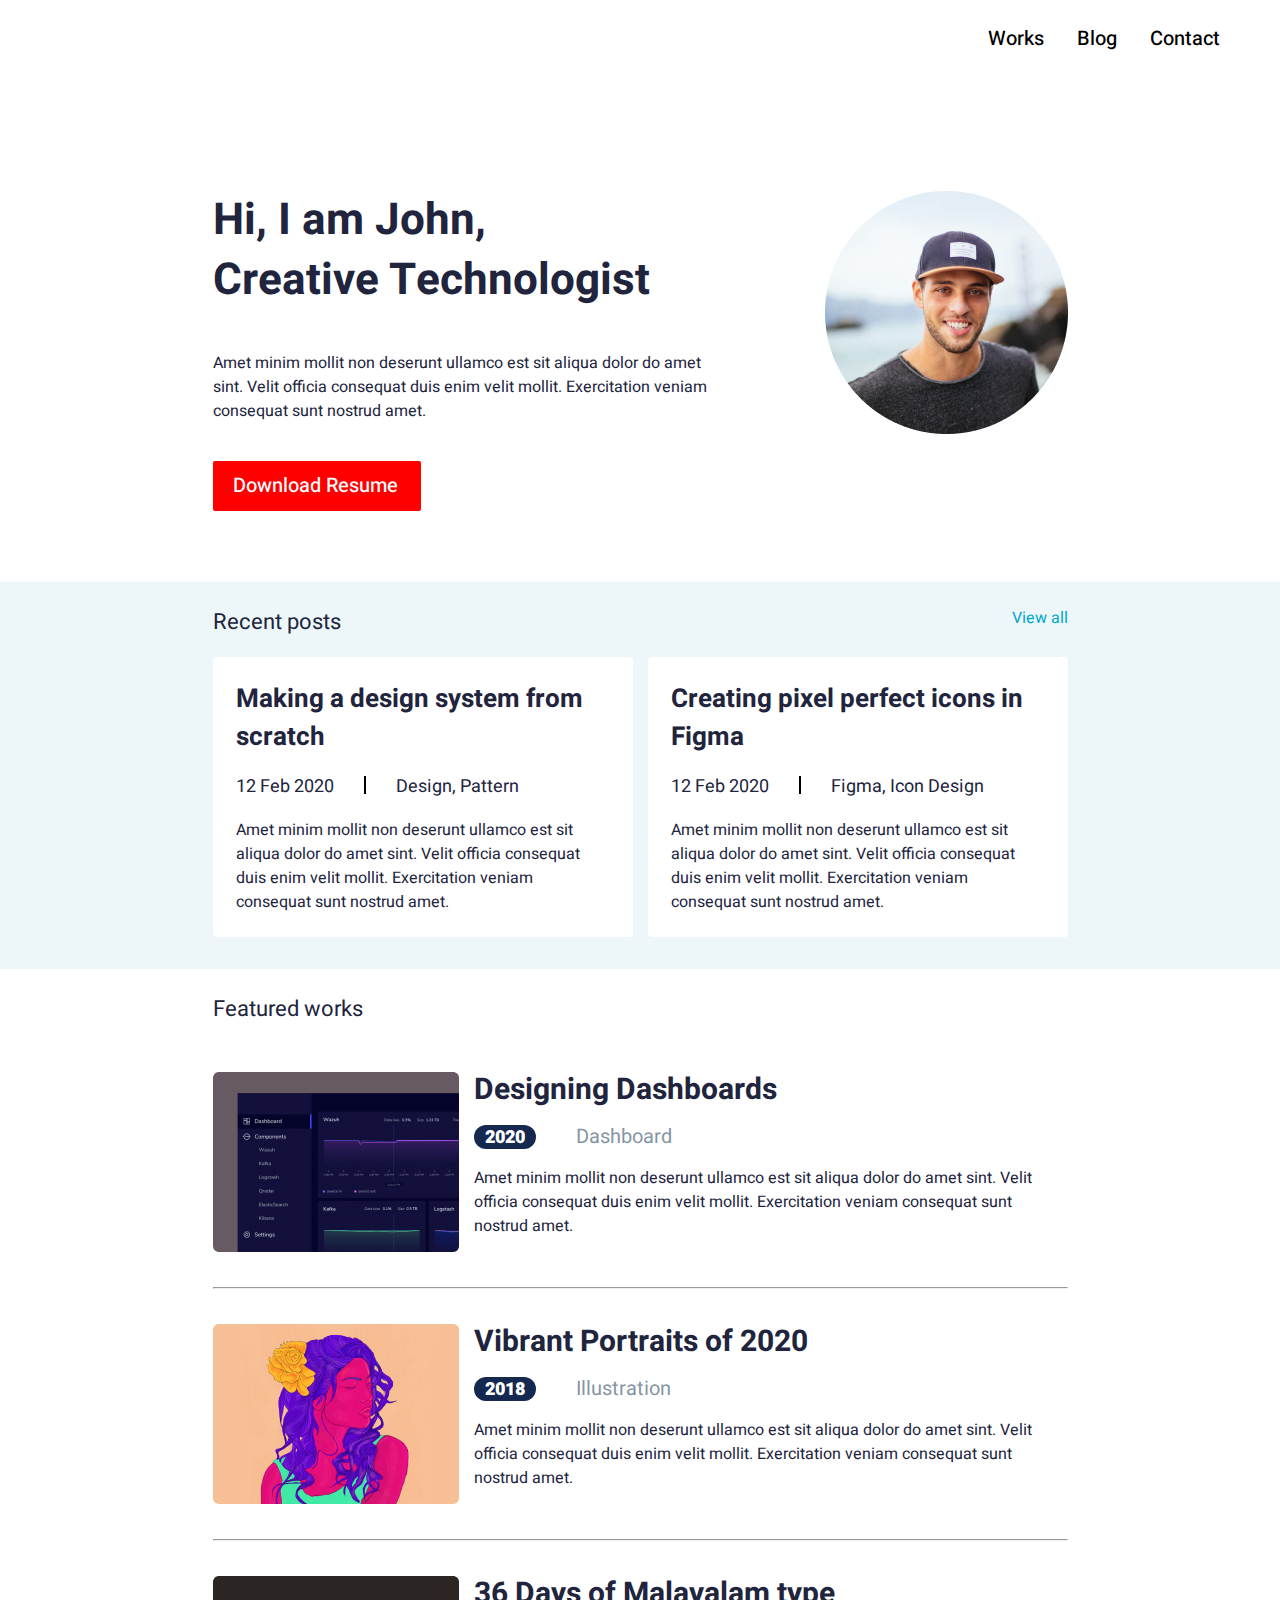
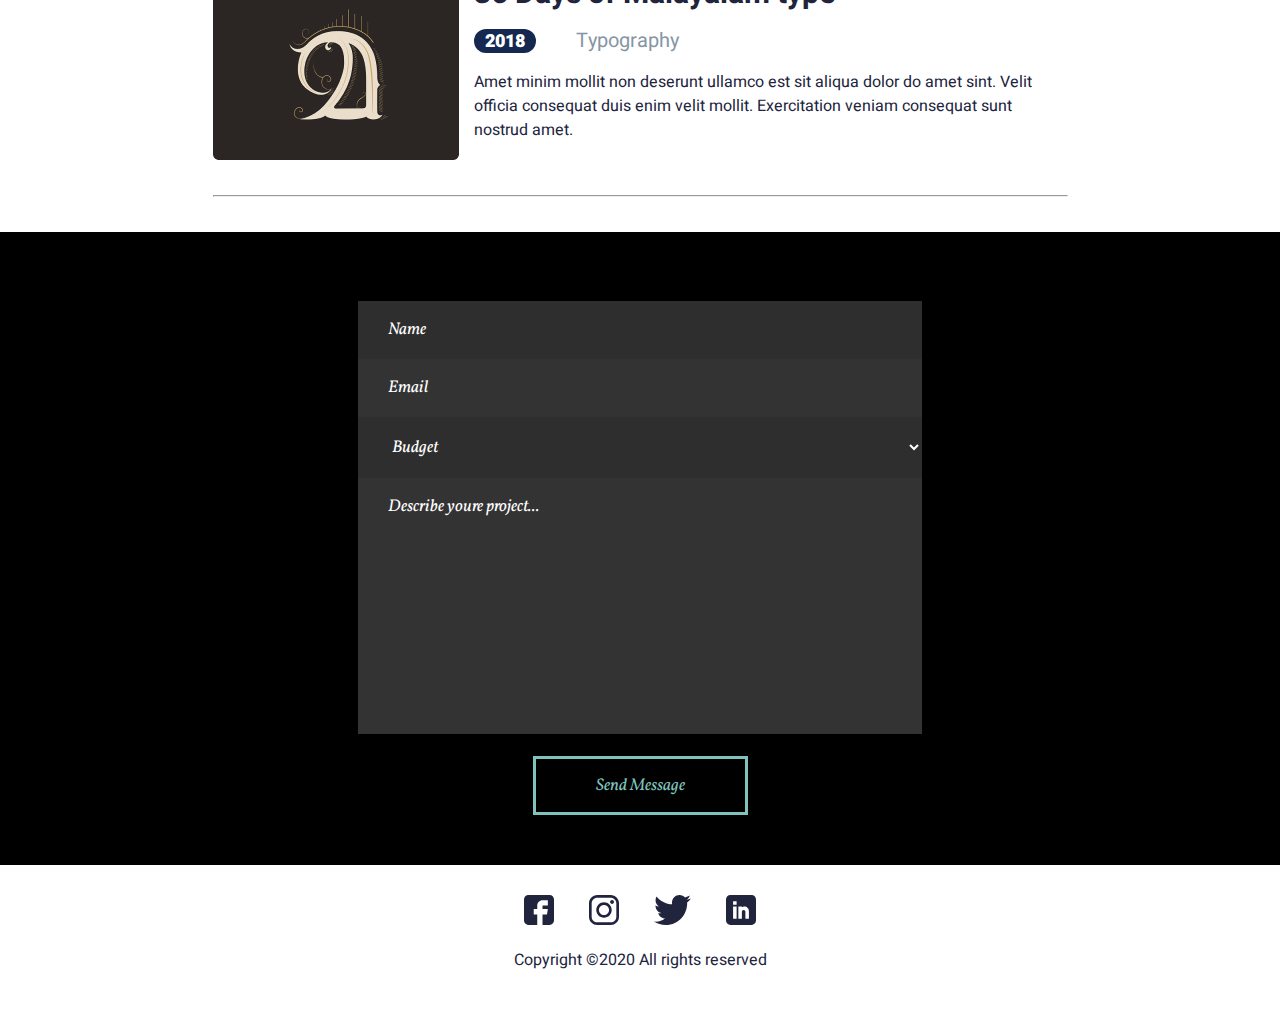
==== index.html @ b6df564b "create project" ====
<!DOCTYPE html>
<html lang="en">
<head>
    <meta charset="UTF-8">
    <meta name="viewport"
          content="width=device-width, user-scalable=no, initial-scale=1.0, maximum-scale=1.0, minimum-scale=1.0">
    <meta http-equiv="X-UA-Compatible" content="ie=edge">
    <link rel="preconnect" href="https://fonts.googleapis.com">
    <link rel="preconnect" href="https://fonts.gstatic.com" crossorigin>
    <link href="https://fonts.googleapis.com/css2?family=Heebo:wght@400;500;700;900&family=Vollkorn:ital@1&display=swap" rel="stylesheet">
    <link rel="stylesheet" href="css/reset.css">
    <link rel="stylesheet" href="css/style.css">
    <title>John</title>
</head>

<body>
<!-- Header start -->
<header>
    <nav class="header__nav">
        <ul class="header__list">
            <li class="header__item">
                <a href="#" class="header__link">Works</a>
            </li>
            <li class="header__item">
                <a href="blog.html" class="header__link">Blog</a>
            </li>
            <li class="header__item">
                <a href="#" class="header__link">Contact</a>
            </li>
        </ul>
    </nav>
</header>
<!-- Header end -->

<!-- Intro start -->
<main>
    <section class="intro">
        <div class="wrapper">
            <div class="intro__wrapper">
                <div class="intro__info">
                    <h1 class="intro__title">
                        Hi, I am John,
                        Creative Technologist
                    </h1>
                    <p class="intro__subtitle">
                        Amet minim mollit non deserunt ullamco est sit aliqua dolor do amet sint. Velit officia
                        consequat duis enim velit mollit. Exercitation veniam consequat sunt nostrud amet.
                    </p>
                    <a href="#" class="download__resume">
                        Download Resume
                    </a>
                </div>
                <div class="photo">
                    <img src="./img/man.jpg" alt="" class="photo__ico">
                </div>
            </div>
        </div>
    </section>
</main>

<!-- Intro end -->

<!-- Design start -->
<section class="design">
    <div class="wrapper">
        <div class="recent__posts-row">
            <h2 class="posts">
                Recent posts
            </h2>
            <a href="#" class="view-all">View all</a>
        </div>
        <div class="design__cards">
            <div class="design__scratch">
                <h2 class="design__scratch-info">
                    Making a design system from scratch
                </h2>
                <div class="date">
                    <p class="card__date">
                        12 Feb 2020
                    </p>
                    <div class="line">

                    </div>
                    <p class="design__pattern">
                        Design, Pattern
                    </p>
                </div>
                <p class="design__desc">Amet minim mollit non deserunt ullamco est sit aliqua dolor do amet sint. Velit
                    officia consequat duis enim velit mollit. Exercitation veniam consequat sunt nostrud amet.</p>
            </div>

            <div class="design__scratch">
                <h2 class="design__scratch-info">
                    Creating pixel perfect icons in Figma
                </h2>
                <div class="date">
                    <p class="card__date">
                        12 Feb 2020
                    </p>
                    <div class="line">

                    </div>
                    <p class="design__pattern">
                        Figma, Icon Design
                    </p>
                </div>
                <p class="design__desc">Amet minim mollit non deserunt ullamco est sit aliqua dolor do amet sint. Velit
                    officia consequat duis enim velit mollit. Exercitation veniam consequat sunt nostrud amet.</p>
            </div>
        </div>
    </div>
</section>
<!-- Design end -->

<!-- Featured works start -->
<section class="featured__works">
    <div class="wrapper">
        <h2 class="featured__work-title">
            Featured works
        </h2>
        <div class="featured">
            <div class="featured__work">
                <img src="./img/work.jpg" alt="" class="featured__work-pic">
            </div>
            <div class="featured__work-desc">
                <h2 class="featured__work-desc-title">
                    Designing Dashboards
                </h2>
                <div class="subtitle__items">
                    <p class="featured__year">
                        2020
                    </p>
                    <p class="featured__text">
                        Dashboard
                    </p>
                </div>
                <p class="featured__work-desc-subtitle">
                    Amet minim mollit non deserunt ullamco est sit aliqua dolor do amet sint. Velit officia consequat
                    duis enim velit mollit. Exercitation veniam consequat sunt nostrud amet.
                </p>
            </div>
        </div>
        <hr>
        <div class="featured">
            <div class="featured__work">
                <img src="./img/girl.jpg" alt="" class="featured__work-pic">
            </div>
            <div class="featured__work-desc">
                <h2 class="featured__work-desc-title">
                    Vibrant Portraits of 2020
                </h2>
                <div class="subtitle__items">
                    <p class="featured__year">
                        2018
                    </p>
                    <p class="featured__text">
                        Illustration
                    </p>
                </div>
                <p class="featured__work-desc-subtitle">
                    Amet minim mollit non deserunt ullamco est sit aliqua dolor do amet sint. Velit officia consequat
                    duis enim velit mollit. Exercitation veniam consequat sunt nostrud amet.
                </p>
            </div>
        </div>
        <hr>
        <div class="featured">
            <div class="featured__work">
                <img src="./img/picture.jpg" alt="" class="featured__work-pic">
            </div>
            <div class="featured__work-desc">
                <h2 class="featured__work-desc-title">
                    36 Days of Malayalam type
                </h2>
                <div class="subtitle__items">
                    <p class="featured__year">
                        2018
                    </p>
                    <p class="featured__text">
                        Typography
                    </p>
                </div>
                <p class="featured__work-desc-subtitle">
                    Amet minim mollit non deserunt ullamco est sit aliqua dolor do amet sint. Velit officia consequat
                    duis enim velit mollit. Exercitation veniam consequat sunt nostrud amet.
                </p>
            </div>
        </div>
        <hr>
    </div>
</section>
<!-- Featured works end -->

<!-- Form start -->
<section class="form">
    <div class="wrapper__form">
        <div class="form__form">
            <form action="#" method="post" target="_blank">
                <div class="name">
                    <label for="first_name" class="label">Message</label>
                    <input class="field darck" name="first_name" type="text" id="first_name" placeholder="Name">
                </div>
                <div class="email">
                    <label for="email" class="label">Message</label>
                    <input class="field shine" name="email" type="email" id="email" placeholder="Email">
                </div>
                <div class="budget">
                    <select name="budget" class="field darck" id="budget">
                        <label for="budget" class="label">Message</label>
                        <option value="start">Budget</option>
                        <option value="small">0</option>
                        <option value="normal">0-100</option>
                        <option value="big">100-1000</option>
                    </select>
                </div>
                <div class="textarea">
                    <label for="text" class="label">Message</label>
                    <textarea class="field shine" name="text" id="text" cols="30" rows="10"
                              placeholder="Describe youre project..."></textarea>
                </div>
                <div class="button">
                    <button type="submit" class="send__message">Send Message</button>
                </div>
            </form>
        </div>
    </div>
</section>
<!-- Form end -->

<!-- Footer start -->
<footer class="footer">
    <div class="footer__container">
        <ul class="footer__items">
            <li class="footer__item">
                <a href="#" class="social__link">
                    <img src="./img/facebook.svg" alt="" class="footer__ico-pic">
                </a>
            </li>

            <li class="footer__item">
                <a href="#" class="social__link">
                    <img src="./img/instagram.svg" alt="Hi, I am John,Creative Technologist" class="footer__ico-pic">
                </a>
            </li>

            <li class="footer__item">
                <a href="#" class="social__link">
                    <img src="./img/twitter.svg" alt="Hi, I am John,Creative Technologist" class="footer__ico-pic">
                </a>
            </li>

            <li class="footer__item">
                <a href="#" class="social__link">
                    <img src="./img/linkedin.svg" alt="Hi, I am John,Creative Technologist" class="footer__ico-pic">
                </a>
            </li>
        </ul>
        <p class="footer__text">Copyright ©2020 All rights reserved </p>
    </div>
</footer>
<!-- Footer end -->
</body>

</html>
---- css/style.css ----
html {
    box-sizing: border-box;
}
*, *::before, *::after{
    box-sizing: inherit;
}
body {
    font-family: 'Heebo';
    font-style: normal;
    font-size: 16px;
    line-height: 1.2;
    font-weight: normal;
    color: #21243D;
}
img {
    max-width: 100%;
    height: auto;
}
/* header styles start */
.header__nav{
    padding-top: 27px;
    margin-bottom: 140px;
}
.header__list {
    display: flex;
    flex-wrap: wrap;
    justify-content: flex-end;
}
.header__item{
    margin-right: 33px;
    transition: .2s;
}
.header__link{
    font-family: 'Heebo';
    font-style: normal;
    font-weight: 500;
    font-size: 20px;
    color: black;
    text-decoration: none;
}
.header__item:last-child{
    margin-right: 60px;
}
.header__item:hover{
    transform: scale(1.5);
}
/* header styles end */

/* intro styles start */
.wrapper {
    max-width: 855px;
    margin: 0 auto;
}
.intro__wrapper{
    display: flex;
    justify-content: space-between;
    margin-bottom: 71px;
}
.intro__title{
    max-width: 440px;
    font-family: 'Heebo';
    font-style: normal;
    font-weight: 700;
    font-size: 44px;
    line-height: 60px;
    margin-bottom: 40px;
}
.intro__subtitle{
    max-width: 497px;
    font-family: 'Heebo';
    font-style: normal;
    font-weight: 400;
    font-size: 16px;
    line-height: 24px;
    margin-bottom: 38px;
}
.download__resume{
    display: inline-block;
    color: white;
    font-family: 'Heebo';
    font-style: normal;
    font-weight: 500;
    font-size: 20px;
    width: 208px;
    text-decoration: none;
    background-color: red;
    padding: 13px 20px;
    border-radius: 2px;
    transition: 0.2s;
}
.download__resume:hover{
    transform: scale(1.2);
}
/* intro styles end */

/* Design styles start */
.design{
    background-color: #EDF7FA;
    margin-bottom: 27px;
}
.recent__posts-row{
    display: flex;
    justify-content: space-between;
    padding-top: 27px;
    margin-bottom: 22px;
}
.posts{
    font-family: 'Heebo';
    font-style: normal;
    font-weight: 400;
    font-size: 22px;
}
.view-all{
    text-decoration: none;
    font-family: 'Heebo';
    font-style: normal;
    font-weight: 400;
    font-size: 16px;
    color: #00A8CC;
    transition: 0.2s;
}
.view-all:hover{
    transform: scale(1.5);
}
.design__cards{
    display: flex;
    padding-bottom: 32px;
    justify-content: space-between;
}
.design__scratch{
    background-color: white;
    border-radius: 4px;
    padding: 23px;
}
.date{
    display: flex;
    margin-bottom: 20px;
}
.card__date{
    margin-right: 30px;
    font-family: 'Heebo';
    font-style: normal;
    font-weight: 400;
    font-size: 18px;
}
.line{
    height: 18px;
    border: 1px solid #000000;
    margin-right: 30px;
}
.design__pattern{
    font-family: 'Heebo';
    font-style: normal;
    font-weight: 400;
    font-size: 18px;
}
.design__desc{
    width: 368px;
    font-family: 'Heebo';
    font-style: normal;
    font-weight: 400;
    font-size: 16px;
    line-height: 24px;
}
.design__scratch-info{
    width: 374px;
    font-family: 'Heebo';
    font-style: normal;
    font-weight: 700;
    font-size: 26px;
    line-height: 38px;
    margin-bottom: 20px;
}
/* Design styles end */

/* Featured works styles start */
.featured__work-title{
    font-family: 'Heebo';
    font-style: normal;
    font-weight: 400;
    font-size: 22px;
    margin-bottom: 50px;
}
.featured{
    display: flex;
    justify-content: space-between;
    margin-bottom: 35px;
}
hr{
    margin-bottom: 35px;
}
.featured__work-desc{
    width: 594px;
}
.featured__work-desc-title{
    font-family: 'Heebo';
    font-style: normal;
    font-weight: 700;
    font-size: 30px;
    margin-bottom: 17px;
}
.subtitle__items{
    display: flex;
    margin-bottom: 17px;
}
.featured__year{
    text-align: center;
    padding-top: 2px;
    color: white;
    background-color: #142850;
    width: 62px;
    font-family: 'Heebo';
    font-style: normal;
    font-weight: 900;
    font-size: 18px;
    border-radius: 16px;
    margin-right: 40px;
}
.featured__text{
    font-family: 'Heebo';
    font-style: normal;
    font-weight: 400;
    font-size: 20px;
    color: #8695A4;
}
.featured__work-desc-subtitle{
    width: 560px;
    font-family: 'Heebo';
    font-style: normal;
    font-weight: 400;
    font-size: 16px;
    line-height: 24px;
}
/* Featured works styles end */

/* Form styles start */
.form{
    margin-bottom: 30px;
}
.wrapper__form{
    background: black;
}
.form__form {
    max-width: 564px;
    margin: auto;
    padding-top: 69px;
    padding-bottom: 50px;
}
.label{
    display: none;
}
.textarea {
    margin-bottom: 22px;
}
.field {
    resize: none;
    color: white;
    font-family: 'Vollkorn';
    font-style: italic;
    font-weight: 400;
    font-size: 17px;
    line-height: 22px;
    width: 100%;
    box-sizing: border-box;
    padding: 18px 30px 18px 30px ;
    border: none;
}
.darck{
    background-color: #FFFFFF2E;
}
.shine{
    background-color: #FFFFFF33;
}
.button{
    display: flex;
    justify-content: center;
}
::-webkit-input-placeholder {
    color: white;
}
.send__message{
    font-family: 'Vollkorn';
    font-style: italic;
    font-weight: 400;
    font-size: 17px;
    color: #7EC4BD;
    background: black;
    border-color: #7EC4BD;
    padding: 15px 60px;
    border-width: 2px;
    border: solid;
    transition: 0.2s;
}
.send__message:hover{
    transform: scale(1.1);
}
/* Form styles end */

/* Footer styles start */
.footer{
    margin-bottom: 54px;
}
.footer__items{
    display: flex;
    justify-content: center;
    gap: 35px;
    margin-bottom: 26px;
}
.social__link{
    text-decoration: none;
}
.footer__ico-pic{
    transition: 0.2s;
}
.footer__ico-pic:hover{
    transform: scale(1.5);
}
.footer__text {
    font-family: 'Heebo';
    display: flex;
    justify-content: center;
    color: #21243D;
}
option{
    background-color: black;

}
/* Footer styles end */

/* Blog header styles start */
.header__nav-blog{
    padding-top: 27px;
    margin-bottom: 106px;
}
.header__list-blog{
    display: flex;
    flex-wrap: wrap;
    justify-content: flex-end;
    margin-bottom: 140px;
}
.header__item-blog{
    margin-right: 33px;
    transition: .2s;
}
.header__link-blog{
    font-family: 'Heebo';
    font-style: normal;
    font-weight: 500;
    font-size: 20px;
    color: black;
    text-decoration: none;
}
.header__item-blog:last-child{
    margin-right: 60px;
}
.header__item-blog:hover{
    transform: scale(1.5);
}
/* Blog header styles end */

/* Blog styles start */
.blog{
    margin-bottom: 104px;
}
.blog__title {
    font-family: 'Heebo';
    font-style: normal;
    font-weight: 700;
    font-size: 44px;
    margin-bottom: 55px;
}
.featured__work-title-blog{
    font-family: 'Heebo';
    font-style: normal;
    font-weight: 400;
    font-size: 22px;
    margin-bottom: 50px;
}
.featured-blog{
    display: flex;
    justify-content: space-between;
    margin-bottom: 35px;
}
.line-blog{
    margin: 0 20px;
    height: 21px;
    border: 1px solid #000000;
}
.hr__blog{
    margin-bottom: 35px;
}
.hr__blog:last-child{
    margin-bottom: 0;
}
.featured__work-desc-blog{
    width: 594px;
}
.featured__work-desc-title-blog{
    font-family: 'Heebo';
    font-style: normal;
    font-weight: 500;
    font-size: 30px;
    margin-bottom: 17px;
}
.subtitle__items-blog{
    display: flex;
    margin-bottom: 17px;
}
.featured__year-blog{
    font-family: 'Heebo';
    font-style: normal;
    font-weight: 400;
    font-size: 20px;
}
.featured__text-blog{
    font-family: 'Heebo';
    font-style: normal;
    font-weight: 400;
    font-size: 20px;
    color: #8695A4;
}
.featured__work-desc-subtitle-blog{
    width: 682px;
    font-family: 'Heebo';
    font-style: normal;
    font-weight: 400;
    font-size: 16px;
    line-height: 24px;
}
/* Blog styles end */
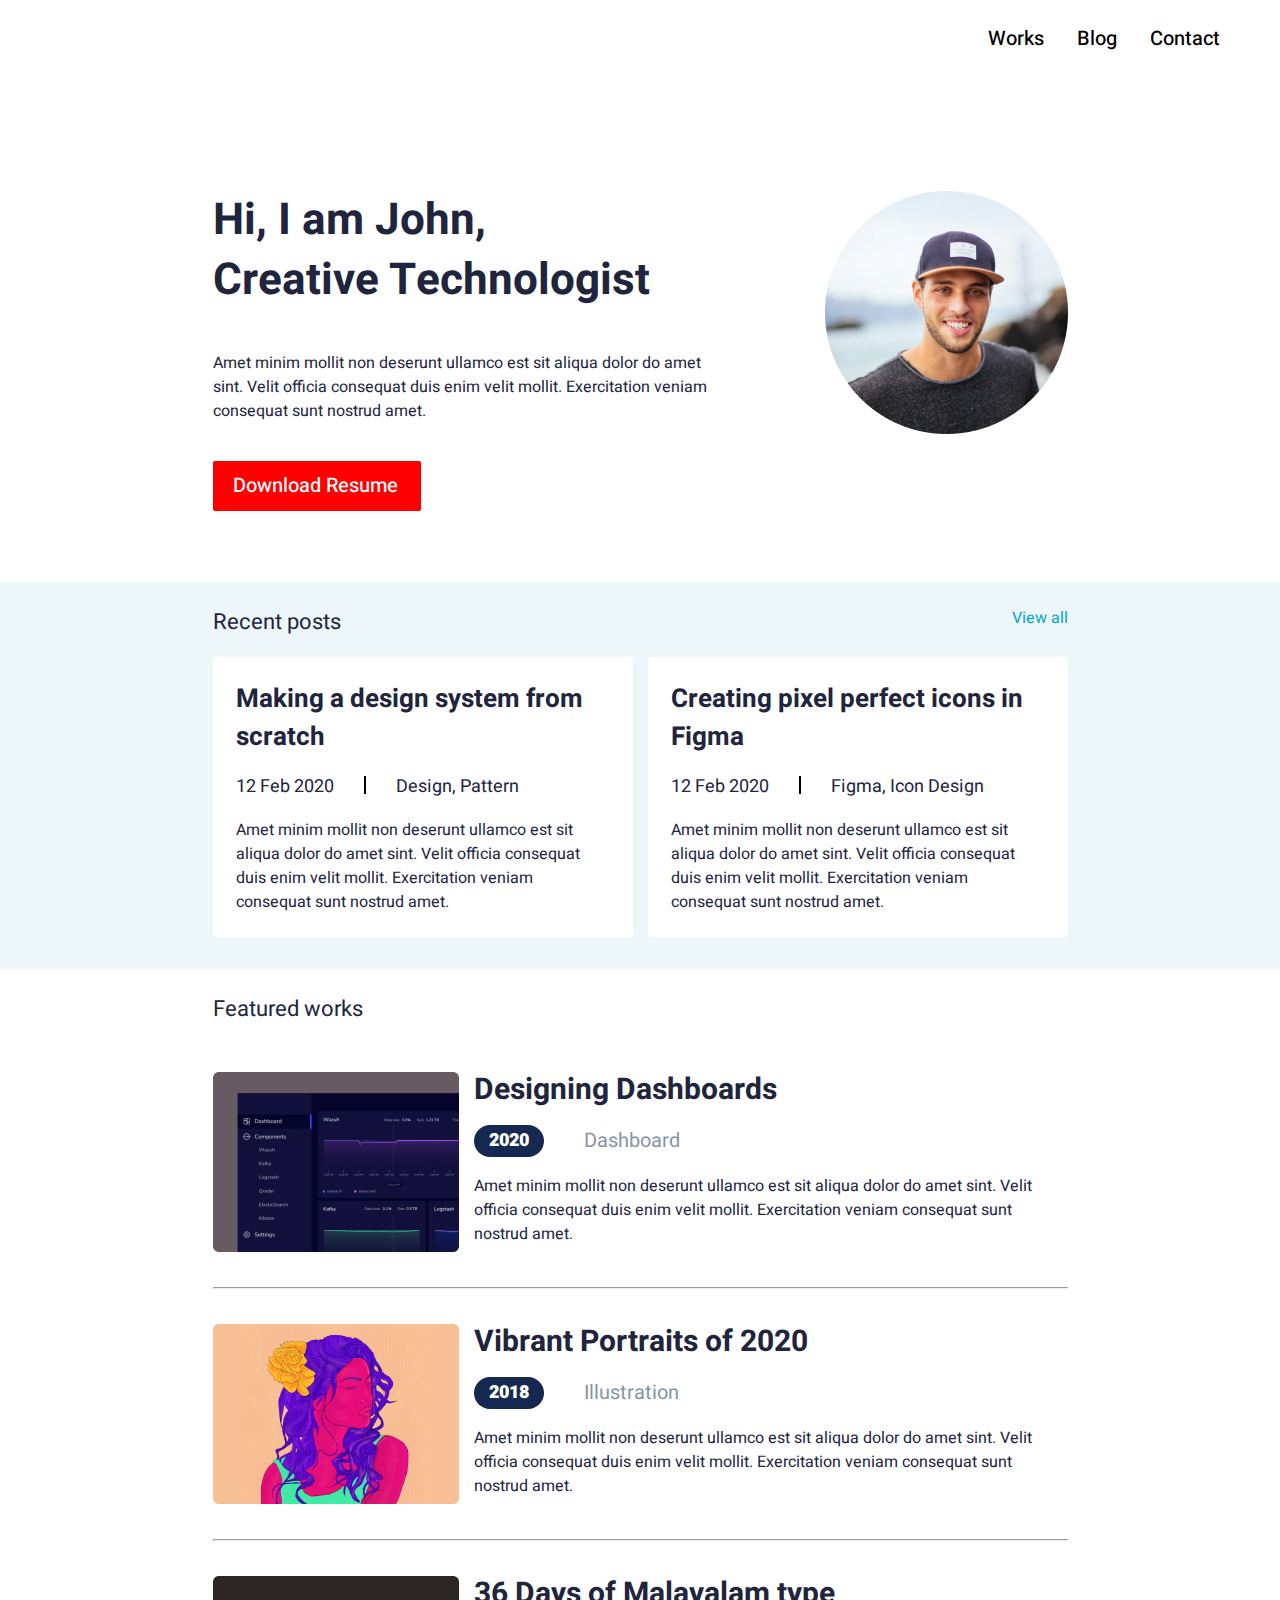
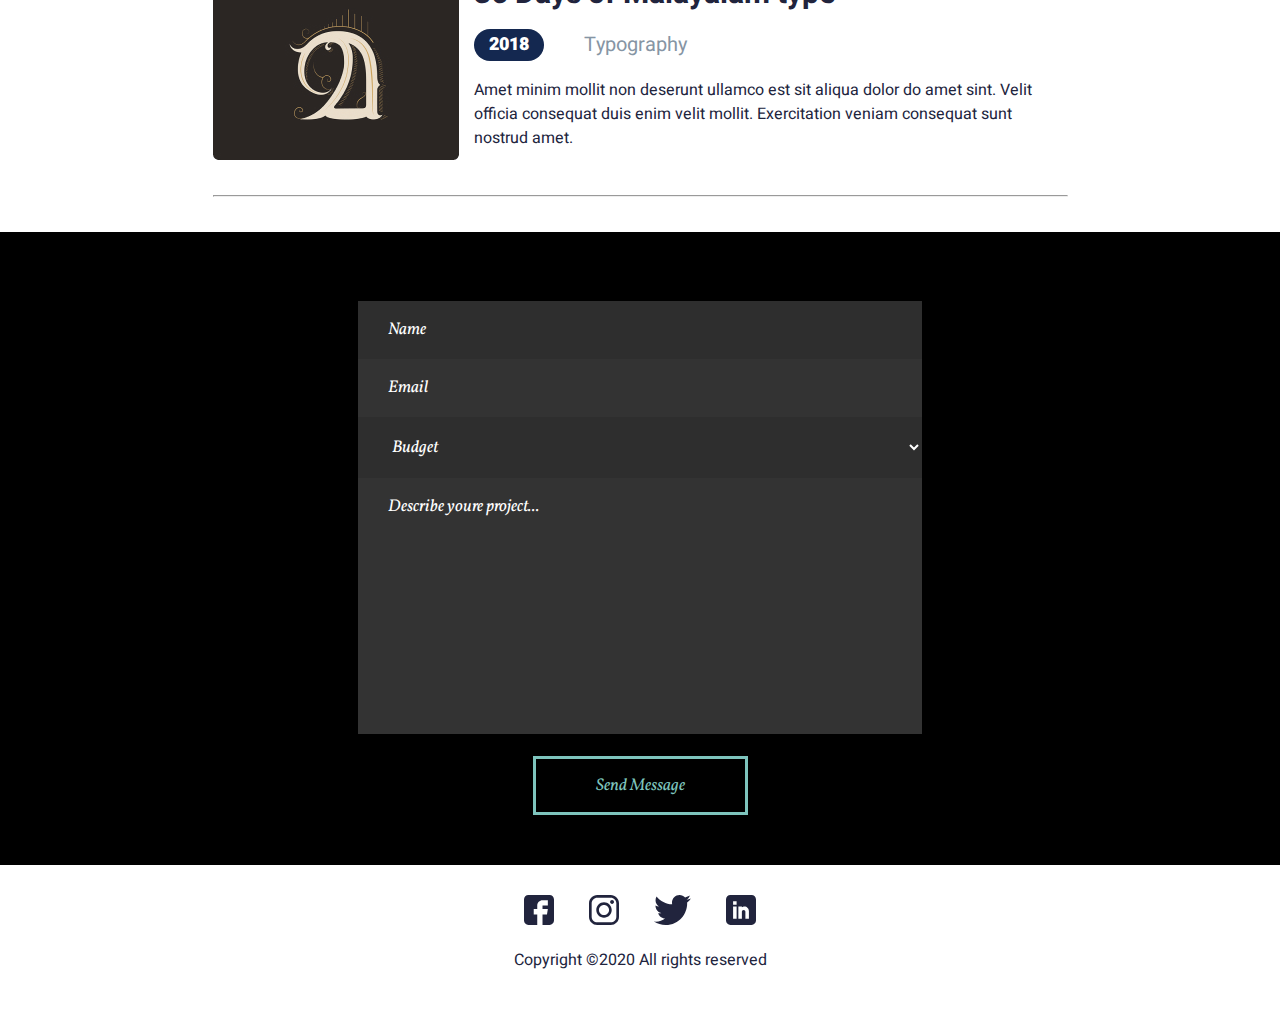
==== commit bfc4aa62: "mistakes fixed" ====
--- a/index.html
+++ b/index.html
@@ -19,7 +19,7 @@
     <nav class="header__nav">
         <ul class="header__list">
             <li class="header__item">
-                <a href="#" class="header__link">Works</a>
+                <a href="works.html" class="header__link">Works</a>
             </li>
             <li class="header__item">
                 <a href="blog.html" class="header__link">Blog</a>
@@ -39,7 +39,7 @@
             <div class="intro__wrapper">
                 <div class="intro__info">
                     <h1 class="intro__title">
-                        Hi, I am John,
+                        Hi, I am John,<br>
                         Creative Technologist
                     </h1>
                     <p class="intro__subtitle">
--- a/css/style.css
+++ b/css/style.css
@@ -17,6 +17,9 @@
     height: auto;
 }
 /* header styles start */
+header{
+    max-width: 1700px;
+}
 .header__nav{
     padding-top: 27px;
     margin-bottom: 140px;
@@ -56,8 +59,10 @@
     justify-content: space-between;
     margin-bottom: 71px;
 }
+.intro__info{
+    max-width: 497px;
+}
 .intro__title{
-    max-width: 440px;
     font-family: 'Heebo';
     font-style: normal;
     font-weight: 700;
@@ -66,7 +71,6 @@
     margin-bottom: 40px;
 }
 .intro__subtitle{
-    max-width: 497px;
     font-family: 'Heebo';
     font-style: normal;
     font-weight: 400;
@@ -155,7 +159,7 @@
     font-size: 18px;
 }
 .design__desc{
-    width: 368px;
+    max-width: 368px;
     font-family: 'Heebo';
     font-style: normal;
     font-weight: 400;
@@ -163,7 +167,7 @@
     line-height: 24px;
 }
 .design__scratch-info{
-    width: 374px;
+    max-width: 374px;
     font-family: 'Heebo';
     font-style: normal;
     font-weight: 700;
@@ -190,7 +194,7 @@
     margin-bottom: 35px;
 }
 .featured__work-desc{
-    width: 594px;
+    max-width: 594px;
 }
 .featured__work-desc-title{
     font-family: 'Heebo';
@@ -203,12 +207,14 @@
     display: flex;
     margin-bottom: 17px;
 }
+.subtitle__items{
+    align-items: center;
+}
 .featured__year{
     text-align: center;
-    padding-top: 2px;
+    padding: 5px 15px;
     color: white;
     background-color: #142850;
-    width: 62px;
     font-family: 'Heebo';
     font-style: normal;
     font-weight: 900;
@@ -224,7 +230,6 @@
     color: #8695A4;
 }
 .featured__work-desc-subtitle{
-    width: 560px;
     font-family: 'Heebo';
     font-style: normal;
     font-weight: 400;
@@ -427,4 +432,23 @@
     font-size: 16px;
     line-height: 24px;
 }
-/* Blog styles end */+/* Blog styles end */
+
+/* Works styles start */
+.works{
+    margin-bottom: 109px;
+}
+.works__title{
+    font-family: 'Heebo';
+    font-style: normal;
+    font-weight: 700;
+    font-size: 30px;
+    margin-bottom: 55px;
+}
+.works__hr{
+    margin-bottom: 35px;
+}
+.works__hr:last-child{
+    margin-bottom: 0;
+}
+/* Works styles end */